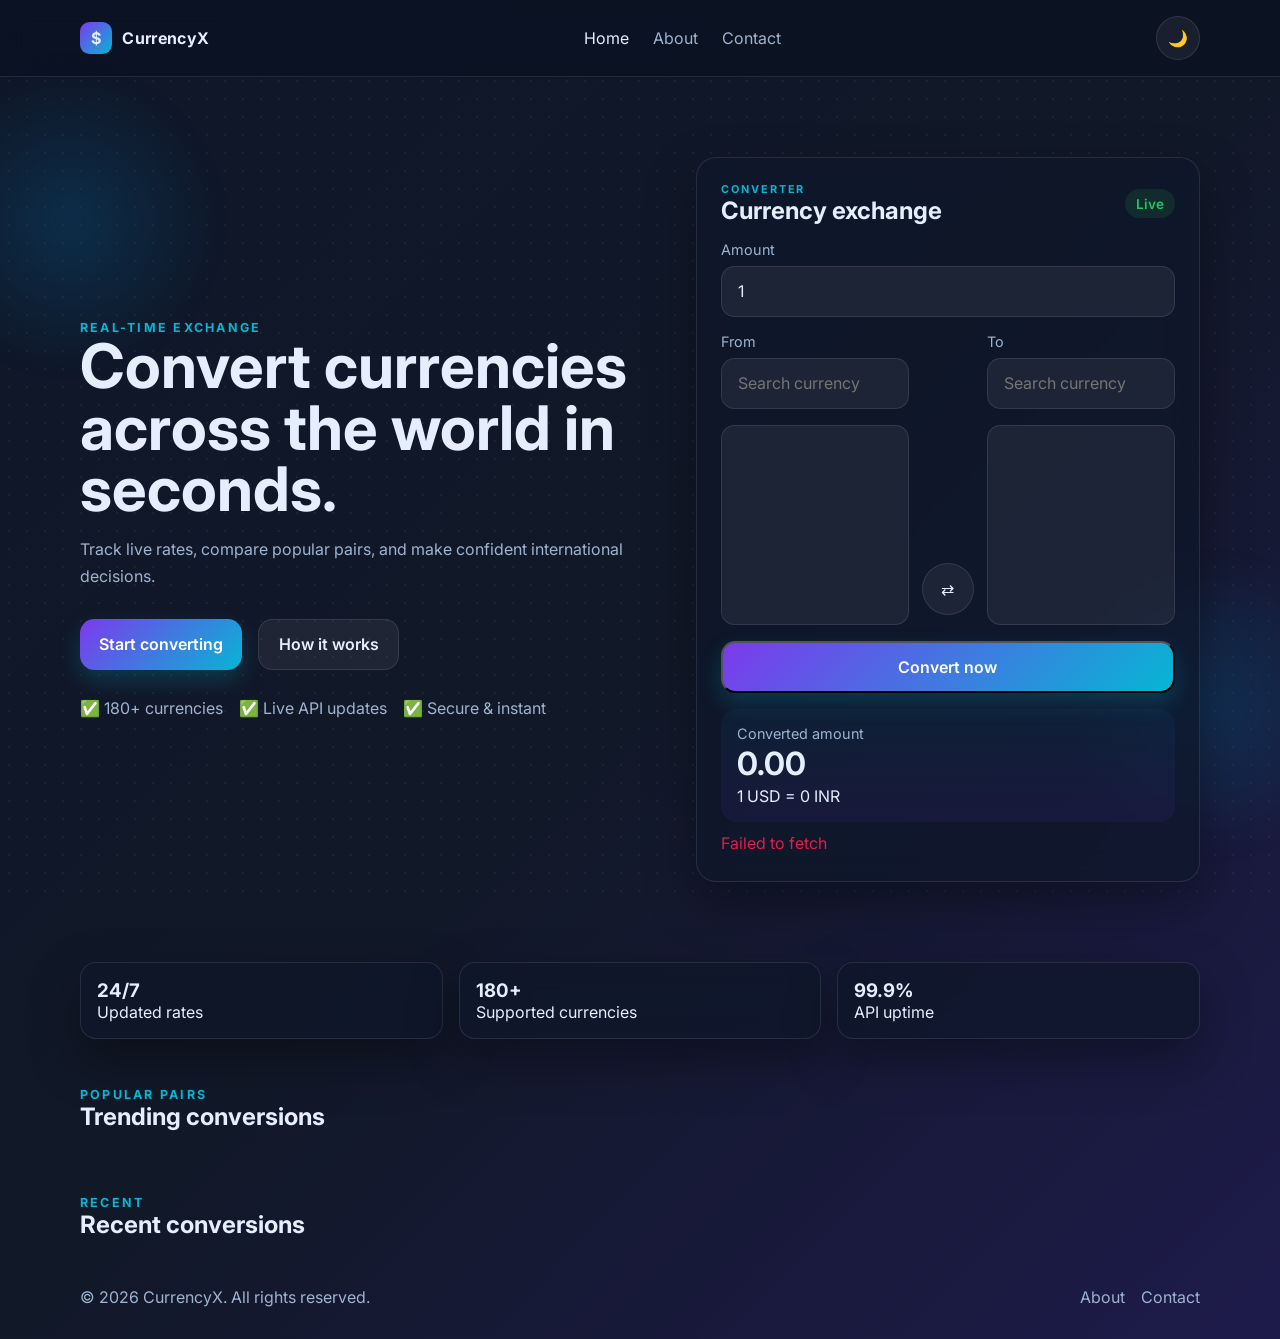
==== index.html @ 4249543f "git commit -m "Completed Global Currency Converter website"" ====
<!DOCTYPE html>
<html lang="en">
<head>
  <meta charset="UTF-8" />
  <meta name="viewport" content="width=device-width, initial-scale=1.0" />
  <title>CurrencyX | Live Currency Converter</title>
  <link rel="preconnect" href="https://fonts.googleapis.com">
  <link rel="preconnect" href="https://fonts.gstatic.com" crossorigin>
  <link href="https://fonts.googleapis.com/css2?family=Inter:wght@400;500;600;700;800&display=swap" rel="stylesheet">
  <link rel="stylesheet" href="css/style.css" />
</head>
<body>
  <div class="background-orb orb-1"></div>
  <div class="background-orb orb-2"></div>

  <header class="top-bar">
    <div class="container nav-wrap">
      <a href="index.html" class="brand">
        <span class="brand-icon">$</span>
        <span>CurrencyX</span>
      </a>
      <nav class="nav-links">
        <a href="index.html" class="active">Home</a>
        <a href="about.html">About</a>
        <a href="contact.html">Contact</a>
      </nav>
      <button class="theme-toggle" id="themeToggle" aria-label="Toggle theme">
        <span class="toggle-icon">🌙</span>
      </button>
    </div>
  </header>

  <main>
    <section class="hero-section">
      <div class="container hero-grid">
        <div class="hero-text">
          <p class="eyebrow">Real-time exchange</p>
          <h1>Convert currencies across the world in seconds.</h1>
          <p class="subtext">Track live rates, compare popular pairs, and make confident international decisions.</p>
          <div class="hero-actions">
            <a href="#converter" class="btn btn-primary">Start converting</a>
            <a href="about.html" class="btn btn-secondary">How it works</a>
          </div>
          <div class="trust-row">
            <span>✅ 180+ currencies</span>
            <span>✅ Live API updates</span>
            <span>✅ Secure & instant</span>
          </div>
        </div>

        <div class="converter-panel" id="converter">
          <div class="converter-card glass-card">
            <div class="converter-header">
              <div>
                <p class="eyebrow small">Converter</p>
                <h2>Currency exchange</h2>
              </div>
              <span class="rate-pill" id="liveBadge">Live</span>
            </div>

            <div class="input-group">
              <label for="amount">Amount</label>
              <input type="number" id="amount" value="1" min="0" step="any" />
            </div>

            <div class="currency-grid">
              <div class="field-group">
                <label for="fromSearch">From</label>
                <input type="text" id="fromSearch" class="search-input" placeholder="Search currency" />
                <select id="fromCurrency" class="currency-select" size="8"></select>
              </div>

              <button class="swap-btn" id="swapBtn" aria-label="Swap currencies">⇄</button>

              <div class="field-group">
                <label for="toSearch">To</label>
                <input type="text" id="toSearch" class="search-input" placeholder="Search currency" />
                <select id="toCurrency" class="currency-select" size="8"></select>
              </div>
            </div>

            <button class="btn btn-primary btn-full" id="convertBtn">Convert now</button>

            <div class="result-box" id="resultBox">
              <p class="result-label">Converted amount</p>
              <h3 id="resultAmount">0.00</h3>
              <p id="exchangeRateText">1 USD = 0 INR</p>
            </div>

            <p class="error-message" id="errorMessage"></p>
          </div>
        </div>
      </div>
    </section>

    <section class="stats-section">
      <div class="container stats-grid">
        <div class="stat-card glass-card">
          <h3 id="marketStatus">24/7</h3>
          <p>Updated rates</p>
        </div>
        <div class="stat-card glass-card">
          <h3>180+</h3>
          <p>Supported currencies</p>
        </div>
        <div class="stat-card glass-card">
          <h3>99.9%</h3>
          <p>API uptime</p>
        </div>
      </div>
    </section>

    <section class="popular-section">
      <div class="container">
        <div class="section-header">
          <div>
            <p class="eyebrow">Popular pairs</p>
            <h2>Trending conversions</h2>
          </div>
        </div>
        <div class="popular-grid" id="popularPairs"></div>
      </div>
    </section>

    <section class="recent-section">
      <div class="container">
        <div class="section-header">
          <div>
            <p class="eyebrow">Recent</p>
            <h2>Recent conversions</h2>
          </div>
        </div>
        <div class="recent-list" id="recentList"></div>
      </div>
    </section>
  </main>

  <footer class="site-footer">
    <div class="container footer-wrap">
      <p>© 2026 CurrencyX. All rights reserved.</p>
      <div>
        <a href="about.html">About</a>
        <a href="contact.html">Contact</a>
      </div>
    </div>
  </footer>

  <script src="js/script.js"></script>
</body>
</html>
---- css/style.css ----
:root {
    --bg: linear-gradient(135deg, #0f172a 0%, #111827 50%, #1e1b4b 100%);
    --surface: rgba(15, 23, 42, 0.72);
    --surface-2: rgba(255, 255, 255, 0.06);
    --text: #e5eefc;
    --muted: #9fb3d1;
    --primary: #7c3aed;
    --accent: #06b6d4;
    --border: rgba(255, 255, 255, 0.1);
    --shadow: 0 20px 50px rgba(0, 0, 0, 0.35);
    --success: #22c55e;
    --danger: #e11d48;
}

:root.light-theme {
    --bg: linear-gradient(135deg, #eef7ff 0%, #ddeeff 50%, #f5f3ff 100%);
    --surface: rgba(255, 255, 255, 0.72);
    --surface-2: rgba(255, 255, 255, 0.4);
    --text: #0f172a;
    --muted: #475569;
    --primary: #7c3aed;
    --accent: #0891b2;
    --border: rgba(15, 23, 42, 0.08);
    --shadow: 0 15px 35px rgba(148, 163, 184, 0.18);
}

* {
    box-sizing: border-box;
    margin: 0;
    padding: 0;
}

body {
    font-family: 'Inter', sans-serif;
    background: var(--bg);
    color: var(--text);
    min-height: 100vh;
    overflow-x: hidden;
    transition: background 0.3s ease, color 0.3s ease;
}

body::before {
    content: '';
    position: fixed;
    inset: 0;
    background-image: radial-gradient(rgba(255, 255, 255, 0.05) 1px, transparent 1px);
    background-size: 18px 18px;
    pointer-events: none;
}

img {
    max-width: 100%;
    display: block;
}

button,
input,
select,
textarea {
    font: inherit;
}

a {
    color: inherit;
    text-decoration: none;
}

.container {
    width: min(1120px, 92vw);
    margin: 0 auto;
}

.background-orb {
    position: fixed;
    width: 300px;
    height: 300px;
    border-radius: 999px;
    background: radial-gradient(circle, rgba(7, 89, 133, 0.35), transparent 70%);
    z-index: 0;
    filter: blur(10px);
}

.orb-1 {
    top: 8%;
    left: -80px;
}

.orb-2 {
    bottom: 5%;
    right: -80px;
}

.top-bar {
    position: sticky;
    top: 0;
    z-index: 10;
    backdrop-filter: blur(12px);
    background: rgba(8, 13, 31, 0.48);
    border-bottom: 1px solid var(--border);
}

:root.light-theme .top-bar {
    background: rgba(255, 255, 255, 0.58);
}

.nav-wrap {
    display: flex;
    align-items: center;
    justify-content: space-between;
    padding: 1rem 0;
}

.brand {
    display: flex;
    align-items: center;
    gap: 0.65rem;
    font-weight: 700;
    letter-spacing: 0.02em;
}

.brand-icon {
    display: grid;
    place-items: center;
    width: 2rem;
    height: 2rem;
    background: linear-gradient(135deg, var(--primary), var(--accent));
    border-radius: 0.6rem;
}

.nav-links {
    display: flex;
    gap: 1.5rem;
    color: var(--muted);
}

.nav-links a.active,
.nav-links a:hover {
    color: var(--text);
}

.theme-toggle {
    background: var(--surface-2);
    border: 1px solid var(--border);
    color: var(--text);
    cursor: pointer;
    width: 44px;
    height: 44px;
    border-radius: 999px;
}

.hero-section,
.page-hero,
.about-content,
.contact-section,
.popular-section,
.recent-section,
.stats-section {
    position: relative;
    z-index: 1;
}

.hero-section {
    padding: 5rem 0 3rem;
}

.hero-grid {
    display: grid;
    grid-template-columns: 1.1fr 0.95fr;
    gap: 2rem;
    align-items: center;
}

.hero-text h1 {
    font-size: clamp(2.8rem, 4.8vw, 4rem);
    line-height: 1;
    margin-bottom: 1rem;
}

.subtext,
.about-card p,
.about-card li,
.contact-card p,
.site-footer p,
.site-footer a {
    color: var(--muted);
}

.hero-text .subtext {
    max-width: 60ch;
    font-size: 1rem;
    line-height: 1.7;
}

.hero-actions {
    display: flex;
    gap: 1rem;
    margin: 1.8rem 0;
}

.btn {
    display: inline-flex;
    align-items: center;
    justify-content: center;
    padding: 0.9rem 1.2rem;
    border-radius: 0.9rem;
    font-weight: 600;
    transition: transform 0.2s ease, box-shadow 0.2s ease;
}

.btn:hover {
    transform: translateY(-1px);
}

.btn-primary {
    background: linear-gradient(135deg, var(--primary), var(--accent));
    color: white;
    box-shadow: 0 10px 22px rgba(6, 182, 212, 0.22);
}

.btn-secondary {
    background: var(--surface-2);
    border: 1px solid var(--border);
}

.btn-full {
    width: 100%;
    margin-top: 1rem;
}

.trust-row {
    display: flex;
    gap: 1rem;
    flex-wrap: wrap;
    color: var(--muted);
}

.glass-card {
    background: var(--surface);
    border: 1px solid var(--border);
    box-shadow: var(--shadow);
    backdrop-filter: blur(14px);
    -webkit-backdrop-filter: blur(14px);
}

.converter-card {
    padding: 1.5rem;
    border-radius: 1.25rem;
}

.converter-header {
    display: flex;
    align-items: center;
    justify-content: space-between;
    margin-bottom: 1rem;
}

.eyebrow {
    text-transform: uppercase;
    letter-spacing: 0.18em;
    font-size: 0.78rem;
    font-weight: 700;
    color: var(--accent);
}

.eyebrow.small {
    font-size: 0.68rem;
}

.rate-pill {
    background: rgba(34, 197, 94, 0.12);
    color: var(--success);
    padding: 0.4rem 0.7rem;
    border-radius: 999px;
    font-size: 0.85rem;
    font-weight: 600;
}

.input-group,
.field-group {
    display: flex;
    flex-direction: column;
    gap: 0.5rem;
}

.input-group label,
.field-group label,
.result-label {
    font-size: 0.9rem;
    color: var(--muted);
}

input[type="number"],
input[type="text"],
input[type="email"],
textarea,
select {
    width: 100%;
    padding: 0.9rem 1rem;
    border-radius: 0.85rem;
    border: 1px solid var(--border);
    background: var(--surface-2);
    color: var(--text);
    outline: none;
}

.currency-grid {
    display: grid;
    grid-template-columns: 1fr auto 1fr;
    gap: 0.8rem;
    align-items: end;
    margin-top: 1rem;
}

.search-input {
    margin-bottom: 0.5rem;
}

.currency-select {
    min-height: 200px;
}

.swap-btn {
    background: var(--surface-2);
    border: 1px solid var(--border);
    color: var(--text);
    width: 52px;
    height: 52px;
    border-radius: 999px;
    margin-bottom: 0.6rem;
    cursor: pointer;
}

.result-box {
    background: linear-gradient(180deg, rgba(7, 89, 133, 0.12), rgba(124, 58, 237, 0.08));
    padding: 1rem;
    border-radius: 1rem;
    margin-top: 1rem;
}

.result-box h3 {
    font-size: 2rem;
    line-height: 1;
    margin: 0.35rem 0;
}

.error-message {
    min-height: 1.5rem;
    color: var(--danger);
    margin-top: 0.7rem;
}

.stats-grid,
.popular-grid,
.about-grid,
.contact-grid {
    display: grid;
    gap: 1rem;
}

.stats-grid {
    grid-template-columns: repeat(3, 1fr);
    margin-top: 2rem;
}

.stat-card,
.popular-pill,
.recent-item,
.about-card,
.contact-card,
.social-card {
    padding: 1rem;
    border-radius: 1rem;
}

.section-header {
    display: flex;
    justify-content: space-between;
    align-items: center;
    margin: 3rem 0 1rem;
}

.popular-grid {
    grid-template-columns: repeat(4, 1fr);
}

.popular-pill {
    background: var(--surface-2);
    border: 1px solid var(--border);
    cursor: pointer;
    transition: transform 0.2s ease;
}

.popular-pill:hover,
.recent-item:hover {
    transform: translateY(-2px);
}

.recent-list {
    display: grid;
    gap: 0.8rem;
}

.recent-item {
    display: flex;
    justify-content: space-between;
    align-items: center;
    background: var(--surface-2);
    border: 1px solid var(--border);
}

.site-footer {
    position: relative;
    z-index: 1;
    padding: 2rem 0;
}

.footer-wrap {
    display: flex;
    justify-content: space-between;
    align-items: center;
    gap: 1rem;
    flex-wrap: wrap;
}

.footer-wrap div {
    display: flex;
    gap: 1rem;
}

.page-hero {
    padding: 4rem 0 1.5rem;
}

.page-hero h1 {
    font-size: clamp(2.2rem, 4vw, 3rem);
    margin-top: 0.4rem;
}

.about-grid {
    grid-template-columns: repeat(3, 1fr);
    padding: 1rem 0 5rem;
}

.about-card ul {
    padding-left: 1rem;
    line-height: 1.8;
}

.contact-grid {
    grid-template-columns: 1.5fr 1fr;
    padding: 1rem 0 5rem;
}

.form-row {
    display: grid;
    grid-template-columns: 1fr 1fr;
    gap: 0.8rem;
}

.contact-card form {
    display: flex;
    flex-direction: column;
    gap: 0.8rem;
}

.success-message {
    color: var(--success);
    min-height: 1rem;
}

.social-card {
    display: flex;
    flex-direction: column;
    gap: 0.8rem;
}

@media (max-width: 900px) {

    .hero-grid,
    .contact-grid,
    .about-grid,
    .stats-grid,
    .popular-grid {
        grid-template-columns: 1fr 1fr;
    }

    .converter-card {
        max-width: 100%;
    }
}

@media (max-width: 768px) {
    .nav-wrap {
        flex-wrap: wrap;
        gap: 0.75rem;
    }

    .nav-links {
        order: 3;
        width: 100%;
        justify-content: center;
    }

    .hero-grid,
    .contact-grid,
    .about-grid,
    .stats-grid,
    .popular-grid,
    .currency-grid,
    .form-row {
        grid-template-columns: 1fr;
    }

    .hero-section {
        padding-top: 3rem;
    }

    .swap-btn {
        margin: 0 auto;
        transform: rotate(90deg);
    }
}
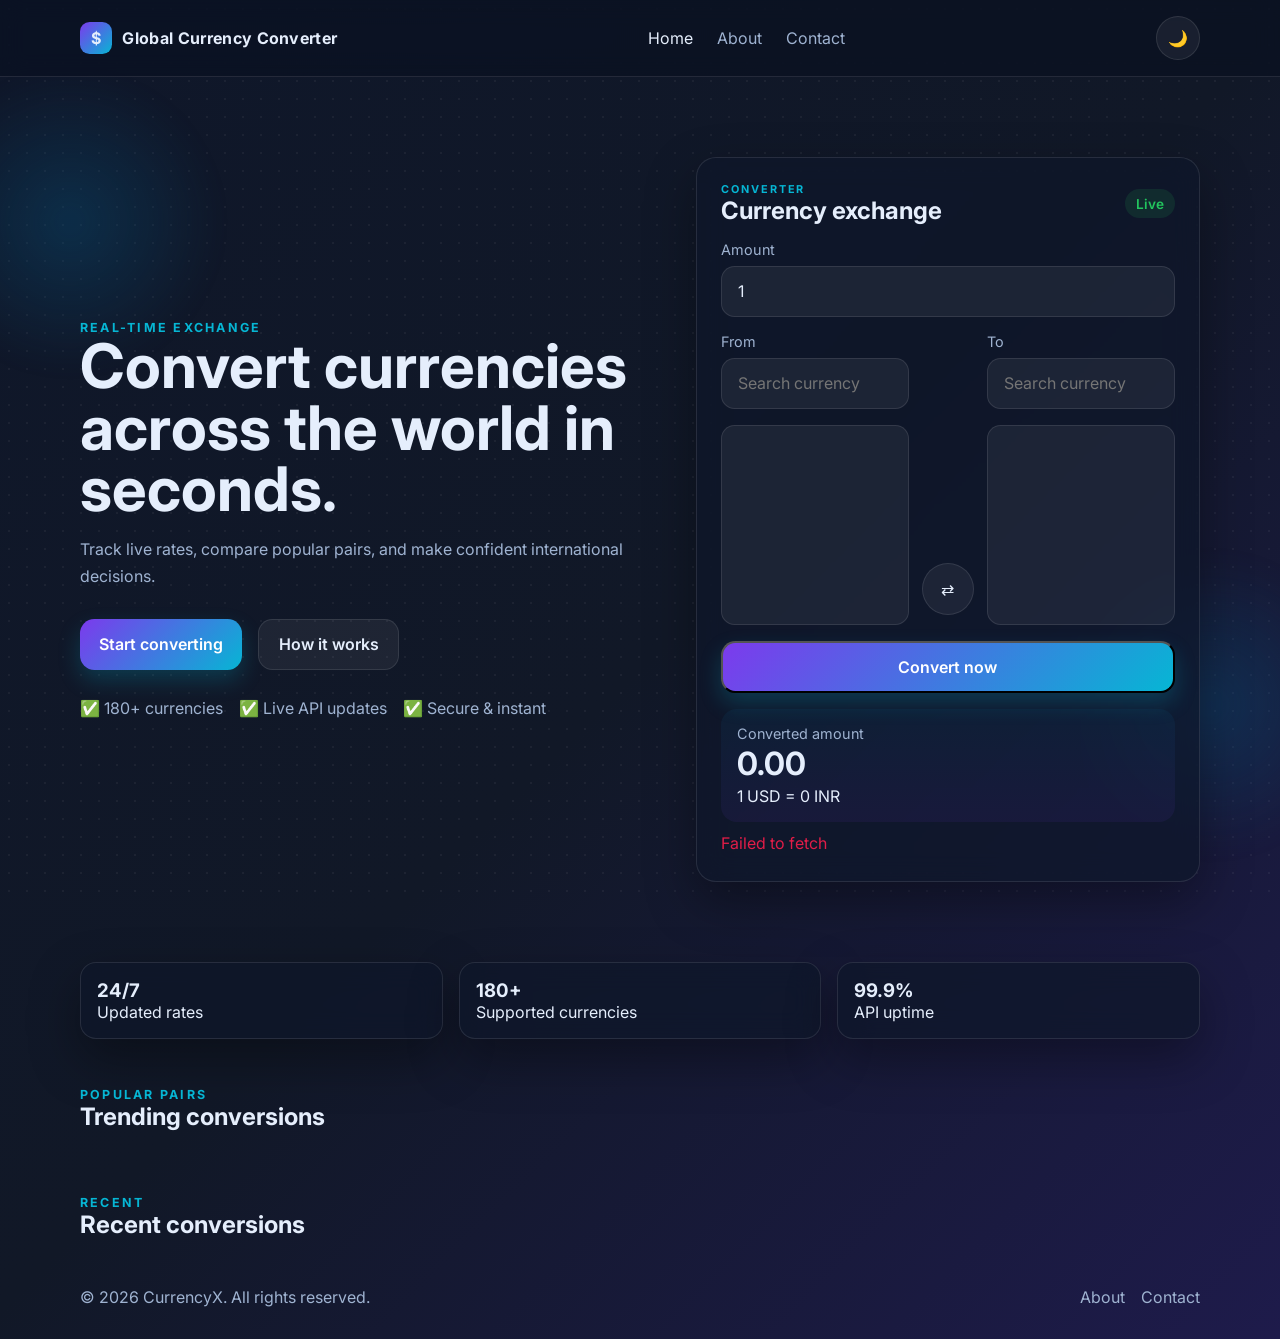
==== commit 71f1e0f4: "commit message for your changes. Lines starting" ====
--- a/index.html
+++ b/index.html
@@ -1,14 +1,16 @@
 <!DOCTYPE html>
 <html lang="en">
+
 <head>
   <meta charset="UTF-8" />
   <meta name="viewport" content="width=device-width, initial-scale=1.0" />
-  <title>CurrencyX | Live Currency Converter</title>
+  <title>Global Currency Converter</title>
   <link rel="preconnect" href="https://fonts.googleapis.com">
   <link rel="preconnect" href="https://fonts.gstatic.com" crossorigin>
   <link href="https://fonts.googleapis.com/css2?family=Inter:wght@400;500;600;700;800&display=swap" rel="stylesheet">
   <link rel="stylesheet" href="css/style.css" />
 </head>
+
 <body>
   <div class="background-orb orb-1"></div>
   <div class="background-orb orb-2"></div>
@@ -17,7 +19,7 @@
     <div class="container nav-wrap">
       <a href="index.html" class="brand">
         <span class="brand-icon">$</span>
-        <span>CurrencyX</span>
+        <span>Global Currency Converter</span>
       </a>
       <nav class="nav-links">
         <a href="index.html" class="active">Home</a>
@@ -147,4 +149,5 @@
 
   <script src="js/script.js"></script>
 </body>
-</html>
+
+</html>
